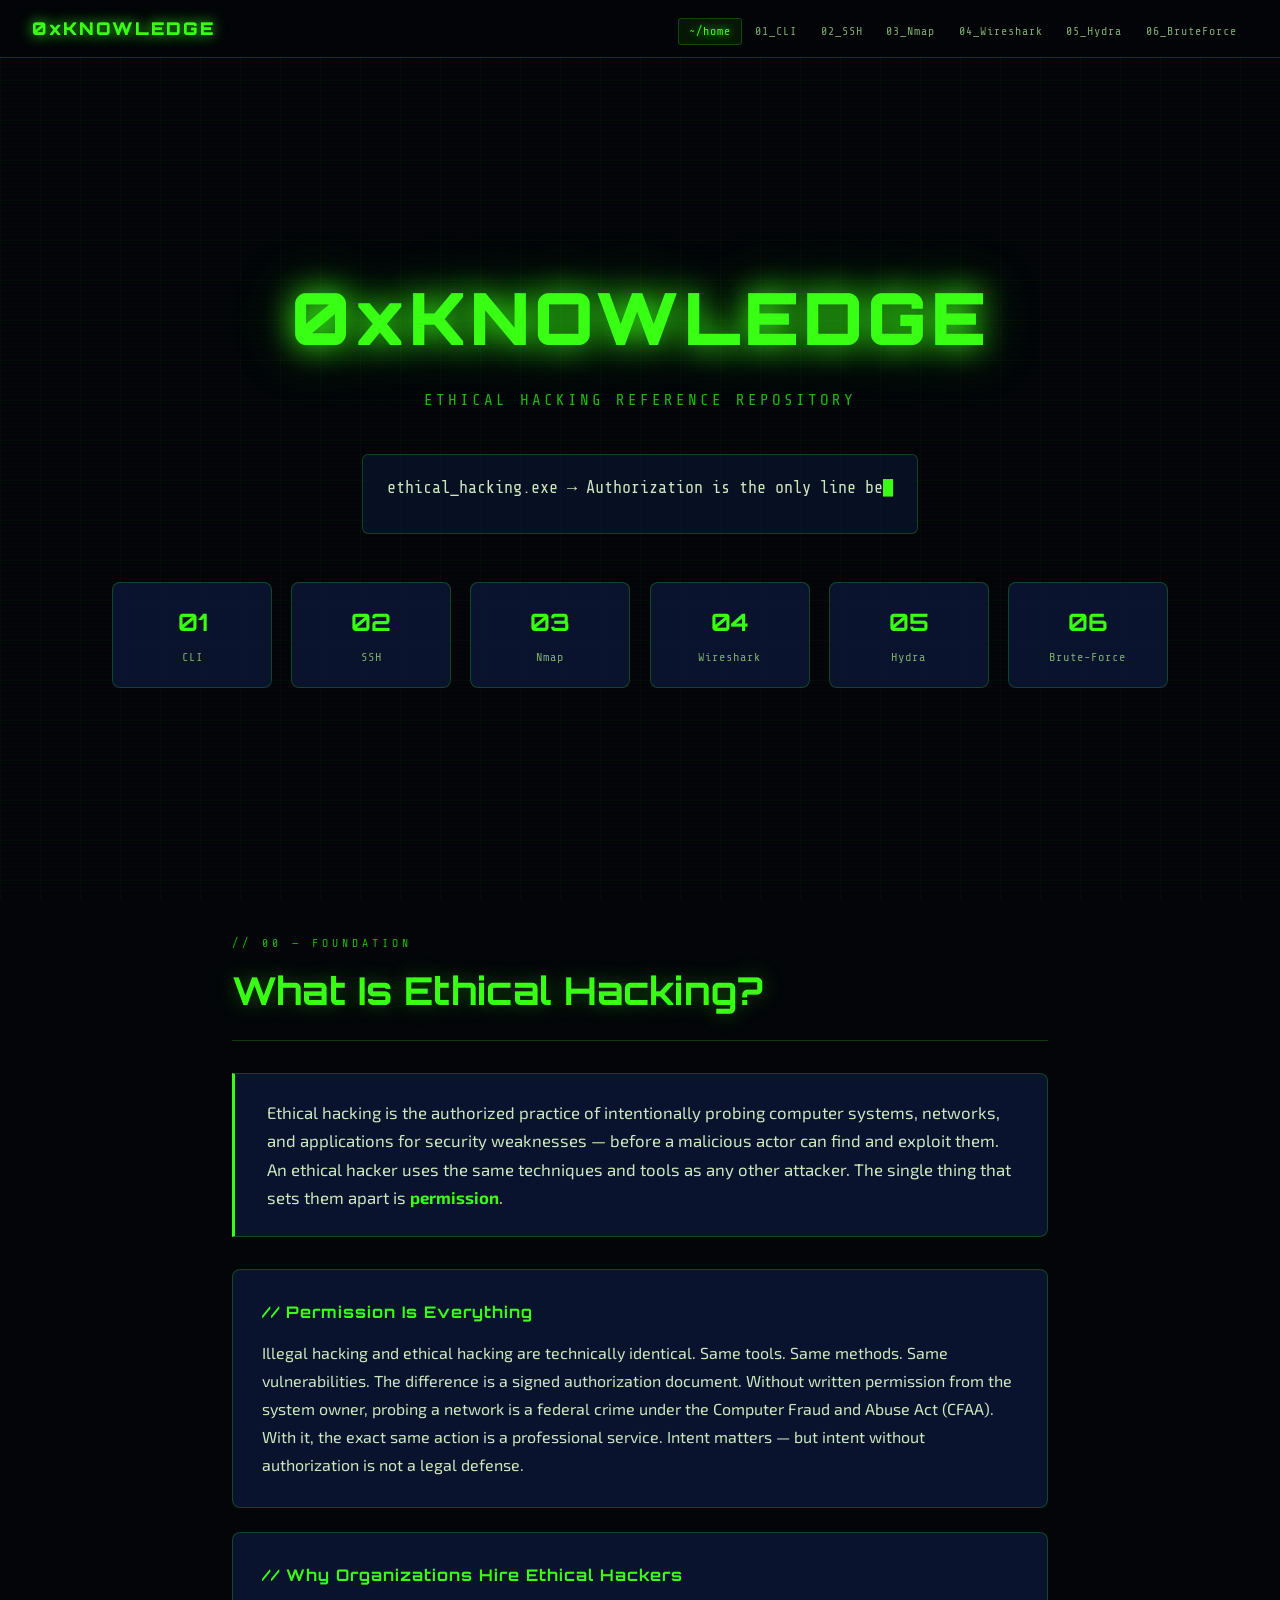
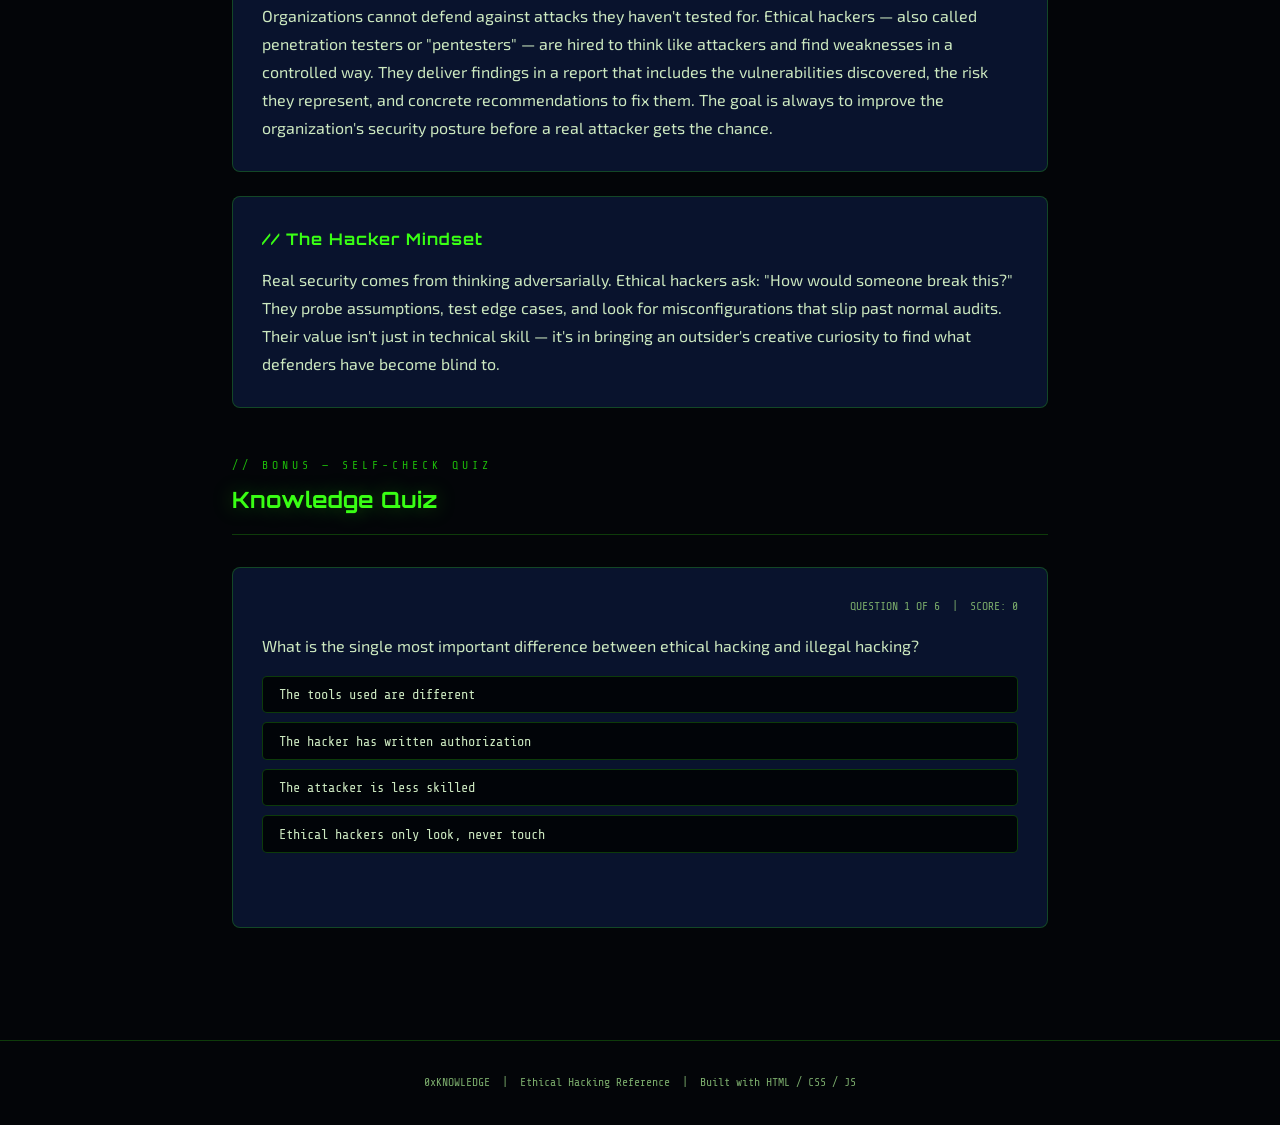
==== index.html @ 8e68d6e4 "Add files via upload" ====
<!DOCTYPE html>
<html lang="en">
<head>
  <meta charset="UTF-8"/>
  <meta name="viewport" content="width=device-width, initial-scale=1.0"/>
  <title>0xKnowledge | Home — Ethical Hacking</title>
  <link rel="stylesheet" href="style.css"/>
</head>
<body>

<nav>
  <a class="nav-brand" href="index.html">0xKNOWLEDGE</a>
  <ul class="nav-links">
    <li><a href="index.html">~/home</a></li>
    <li><a href="cli.html">01_CLI</a></li>
    <li><a href="ssh.html">02_SSH</a></li>
    <li><a href="nmap.html">03_Nmap</a></li>
    <li><a href="wireshark.html">04_Wireshark</a></li>
    <li><a href="hydra.html">05_Hydra</a></li>
    <li><a href="bruteforce.html">06_BruteForce</a></li>
  </ul>
</nav>

<div class="page-wrap">

  <!-- HERO -->
  <section class="hero">
    <div class="hero-glitch">0xKNOWLEDGE</div>
    <div class="hero-sub">Ethical Hacking Reference Repository</div>
    <div id="typewriter-text"></div>
    <div class="hero-cards">
      <a class="hero-card" href="cli.html">
        <div class="card-num">01</div>
        <div class="card-label">CLI</div>
      </a>
      <a class="hero-card" href="ssh.html">
        <div class="card-num">02</div>
        <div class="card-label">SSH</div>
      </a>
      <a class="hero-card" href="nmap.html">
        <div class="card-num">03</div>
        <div class="card-label">Nmap</div>
      </a>
      <a class="hero-card" href="wireshark.html">
        <div class="card-num">04</div>
        <div class="card-label">Wireshark</div>
      </a>
      <a class="hero-card" href="hydra.html">
        <div class="card-num">05</div>
        <div class="card-label">Hydra</div>
      </a>
      <a class="hero-card" href="bruteforce.html">
        <div class="card-num">06</div>
        <div class="card-label">Brute-Force</div>
      </a>
    </div>
  </section>

  <!-- CONTENT -->
  <div class="content-wrap">
    <div class="section-tag">// 00 — FOUNDATION</div>
    <h1 class="section-title">What Is Ethical Hacking?</h1>

    <div class="intro-block">
      Ethical hacking is the authorized practice of intentionally probing computer systems, networks, and applications for security weaknesses — before a malicious actor can find and exploit them. An ethical hacker uses the same techniques and tools as any other attacker. The single thing that sets them apart is <strong style="color:var(--green)">permission</strong>.
    </div>

    <div class="card">
      <h3>// Permission Is Everything</h3>
      <p>Illegal hacking and ethical hacking are technically identical. Same tools. Same methods. Same vulnerabilities. The difference is a signed authorization document. Without written permission from the system owner, probing a network is a federal crime under the Computer Fraud and Abuse Act (CFAA). With it, the exact same action is a professional service. Intent matters — but intent without authorization is not a legal defense.</p>
    </div>

    <div class="card">
      <h3>// Why Organizations Hire Ethical Hackers</h3>
      <p>Organizations cannot defend against attacks they haven't tested for. Ethical hackers — also called penetration testers or "pentesters" — are hired to think like attackers and find weaknesses in a controlled way. They deliver findings in a report that includes the vulnerabilities discovered, the risk they represent, and concrete recommendations to fix them. The goal is always to improve the organization's security posture before a real attacker gets the chance.</p>
    </div>

    <div class="card">
      <h3>// The Hacker Mindset</h3>
      <p>Real security comes from thinking adversarially. Ethical hackers ask: "How would someone break this?" They probe assumptions, test edge cases, and look for misconfigurations that slip past normal audits. Their value isn't just in technical skill — it's in bringing an outsider's creative curiosity to find what defenders have become blind to.</p>
    </div>

    <!-- QUIZ -->
    <div class="section-tag" style="margin-top:3rem">// BONUS — SELF-CHECK QUIZ</div>
    <h2 class="section-title" style="font-size:1.4rem">Knowledge Quiz</h2>
    <div class="quiz-wrap" id="quiz-container"></div>
  </div>

  <footer>0xKNOWLEDGE &nbsp;|&nbsp; Ethical Hacking Reference &nbsp;|&nbsp; Built with HTML / CSS / JS</footer>
</div>

<script src="script.js"></script>
</body>
</html>
---- style.css ----
/* ═══════════════════════════════════════════
   0xKNOWLEDGE — Ethical Hacking Repository
   style.css — Shared Styles
═══════════════════════════════════════════ */

@import url('https://fonts.googleapis.com/css2?family=Share+Tech+Mono&family=Orbitron:wght@400;700;900&family=Exo+2:wght@300;400;600&display=swap');

/* ───── CSS VARIABLES ───── */
:root {
  --black: #030508;
  --midnight: #0d1b3e;
  --midnight-mid: #112260;
  --midnight-light: #1a3080;
  --green: #39ff14;
  --green-dim: #1db80a;
  --green-dark: #0a5a04;
  --green-glow: rgba(57,255,20,0.18);
  --green-glow2: rgba(57,255,20,0.07);
  --text: #cce8c0;
  --text-dim: #7aab6b;
  --border: rgba(57,255,20,0.22);
  --card-bg: rgba(13,27,62,0.7);
  --font-mono: 'Share Tech Mono', monospace;
  --font-display: 'Orbitron', sans-serif;
  --font-body: 'Exo 2', sans-serif;
}

/* ───── RESET ───── */
*, *::before, *::after { box-sizing: border-box; margin: 0; padding: 0; }
html { scroll-behavior: smooth; }

/* ───── BODY ───── */
body {
  background: var(--black);
  color: var(--text);
  font-family: var(--font-body);
  font-size: 16px;
  line-height: 1.7;
  min-height: 100vh;
  overflow-x: hidden;
}

/* ───── GRID BACKGROUND ───── */
body::before {
  content: '';
  position: fixed;
  inset: 0;
  background-image:
    linear-gradient(rgba(57,255,20,0.035) 1px, transparent 1px),
    linear-gradient(90deg, rgba(57,255,20,0.035) 1px, transparent 1px);
  background-size: 40px 40px;
  pointer-events: none;
  z-index: 0;
}

/* ───── SCANLINE OVERLAY ───── */
body::after {
  content: '';
  position: fixed;
  inset: 0;
  background: repeating-linear-gradient(
    0deg,
    transparent,
    transparent 2px,
    rgba(0,0,0,0.07) 2px,
    rgba(0,0,0,0.07) 4px
  );
  pointer-events: none;
  z-index: 0;
}

/* ───── NAVBAR ───── */
nav {
  position: fixed;
  top: 0; left: 0; right: 0;
  z-index: 1000;
  background: rgba(3,5,8,0.92);
  border-bottom: 1px solid var(--border);
  backdrop-filter: blur(12px);
  display: flex;
  align-items: center;
  justify-content: space-between;
  padding: 0 2rem;
  height: 58px;
}
.nav-brand {
  font-family: var(--font-display);
  font-weight: 900;
  font-size: 1.1rem;
  color: var(--green);
  text-shadow: 0 0 14px var(--green);
  letter-spacing: 2px;
  text-decoration: none;
}
.nav-links {
  display: flex;
  gap: 0.1rem;
  list-style: none;
  flex-wrap: wrap;
}
.nav-links a {
  color: var(--text-dim);
  text-decoration: none;
  font-family: var(--font-mono);
  font-size: 0.73rem;
  letter-spacing: 1px;
  padding: 6px 10px;
  border: 1px solid transparent;
  border-radius: 3px;
  transition: all 0.2s;
}
.nav-links a:hover,
.nav-links a.active {
  color: var(--green);
  border-color: var(--border);
  background: var(--green-glow2);
  text-shadow: 0 0 8px var(--green);
}

/* ───── PAGE WRAPPER ───── */
.page-wrap {
  padding-top: 58px;
  min-height: 100vh;
  position: relative;
  z-index: 1;
}

/* ───── HERO (homepage only) ───── */
.hero {
  min-height: 92vh;
  display: flex;
  flex-direction: column;
  align-items: center;
  justify-content: center;
  text-align: center;
  padding: 4rem 2rem;
  position: relative;
}
.hero-glitch {
  font-family: var(--font-display);
  font-size: clamp(2.2rem, 6vw, 4.5rem);
  font-weight: 900;
  color: var(--green);
  text-shadow: 0 0 30px var(--green), 0 0 60px rgba(57,255,20,0.4);
  letter-spacing: 4px;
  animation: flicker 6s infinite;
}
@keyframes flicker {
  0%,97%,100% { opacity: 1; }
  98% { opacity: 0.6; }
  99% { opacity: 1; }
  99.5% { opacity: 0.7; }
}
.hero-sub {
  font-family: var(--font-mono);
  color: var(--green-dim);
  font-size: 1rem;
  margin-top: 0.5rem;
  letter-spacing: 3px;
  text-transform: uppercase;
}
#typewriter-text {
  font-family: var(--font-mono);
  font-size: clamp(0.85rem, 2vw, 1.05rem);
  color: var(--text);
  max-width: 700px;
  margin: 2.5rem auto 0;
  min-height: 80px;
  text-align: left;
  background: rgba(13,27,62,0.5);
  border: 1px solid var(--border);
  border-radius: 6px;
  padding: 1.2rem 1.5rem;
}
#typewriter-text::after {
  content: '█';
  color: var(--green);
  animation: blink 1s step-end infinite;
}
@keyframes blink { 50% { opacity: 0; } }

.hero-cards {
  display: flex;
  gap: 1.2rem;
  margin-top: 3rem;
  flex-wrap: wrap;
  justify-content: center;
}
.hero-card {
  background: var(--card-bg);
  border: 1px solid var(--border);
  border-radius: 8px;
  padding: 1.2rem 1.8rem;
  min-width: 160px;
  text-decoration: none;
  transition: all 0.25s;
  text-align: center;
  display: block;
}
.hero-card:hover {
  background: rgba(57,255,20,0.06);
  border-color: var(--green);
  box-shadow: 0 0 20px var(--green-glow);
  transform: translateY(-3px);
}
.hero-card .card-num {
  font-family: var(--font-display);
  font-size: 1.5rem;
  color: var(--green);
  font-weight: 700;
}
.hero-card .card-label {
  font-family: var(--font-mono);
  font-size: 0.75rem;
  color: var(--text-dim);
  letter-spacing: 1px;
  margin-top: 4px;
}

/* ───── CONTENT WRAPPER ───── */
.content-wrap {
  max-width: 880px;
  margin: 0 auto;
  padding: 3rem 2rem 5rem;
}

/* ───── SECTION HEADINGS ───── */
.section-tag {
  font-family: var(--font-mono);
  font-size: 0.72rem;
  color: var(--green-dim);
  letter-spacing: 4px;
  text-transform: uppercase;
  margin-bottom: 0.3rem;
}
.section-title {
  font-family: var(--font-display);
  font-size: clamp(1.6rem, 4vw, 2.4rem);
  font-weight: 700;
  color: var(--green);
  text-shadow: 0 0 20px rgba(57,255,20,0.35);
  margin-bottom: 2rem;
  border-bottom: 1px solid var(--border);
  padding-bottom: 1rem;
}

/* ───── INTRO BLOCK ───── */
.intro-block {
  background: var(--card-bg);
  border: 1px solid var(--border);
  border-left: 3px solid var(--green);
  border-radius: 0 8px 8px 0;
  padding: 1.5rem 2rem;
  margin-bottom: 2rem;
  font-size: 1.05rem;
}

/* ───── CARDS ───── */
.card {
  background: var(--card-bg);
  border: 1px solid var(--border);
  border-radius: 8px;
  padding: 1.8rem;
  margin-bottom: 1.5rem;
  transition: border-color 0.2s;
}
.card:hover { border-color: rgba(57,255,20,0.45); }
.card h3 {
  font-family: var(--font-display);
  font-size: 1rem;
  color: var(--green);
  margin-bottom: 0.8rem;
  letter-spacing: 1px;
}
.card p { color: var(--text); line-height: 1.75; }

/* ───── CODE BLOCKS ───── */
.code-block {
  background: #020408;
  border: 1px solid var(--border);
  border-radius: 6px;
  padding: 1.2rem 1.5rem;
  margin: 1.5rem 0;
  font-family: var(--font-mono);
  font-size: 0.88rem;
  color: var(--green);
  overflow-x: auto;
  position: relative;
  white-space: pre;
}
.code-block .comment { color: #4a7a42; }
.code-block .flag    { color: #ff9900; }
.code-block .output  { color: #a0d4f5; }
.code-block .found   { color: #ff4444; font-weight: bold; }
.code-block::before {
  content: attr(data-label);
  position: absolute;
  top: -1px; right: 14px;
  background: var(--midnight-mid);
  color: var(--text-dim);
  font-size: 0.65rem;
  letter-spacing: 2px;
  padding: 2px 10px;
  border-radius: 0 0 4px 4px;
  border: 1px solid var(--border);
  border-top: none;
}

/* ───── ETHICS BLOCK ───── */
.ethics-block {
  background: rgba(255,40,40,0.06);
  border: 1px solid rgba(255,60,60,0.3);
  border-left: 3px solid #ff3c3c;
  border-radius: 0 8px 8px 0;
  padding: 1.4rem 1.8rem;
  margin: 2rem 0;
}
.ethics-block h3 {
  font-family: var(--font-display);
  font-size: 0.85rem;
  color: #ff5555;
  letter-spacing: 2px;
  margin-bottom: 0.7rem;
}
.ethics-block p,
.ethics-block li { color: #e8b0b0; margin-bottom: 0.4rem; }

/* ───── DEFENSE BLOCK ───── */
.defense-block {
  background: rgba(0,80,200,0.08);
  border: 1px solid rgba(57,255,20,0.2);
  border-left: 3px solid #4da6ff;
  border-radius: 0 8px 8px 0;
  padding: 1.4rem 1.8rem;
  margin: 2rem 0;
}
.defense-block h3 {
  font-family: var(--font-display);
  font-size: 0.85rem;
  color: #4da6ff;
  letter-spacing: 2px;
  margin-bottom: 0.7rem;
}
.defense-block li { color: var(--text); margin-bottom: 0.5rem; margin-left: 1.2rem; }

/* ───── FAKE TERMINAL ───── */
.terminal-window {
  background: #010204;
  border: 1px solid var(--border);
  border-radius: 8px;
  margin: 2rem 0;
  overflow: hidden;
  box-shadow: 0 0 30px rgba(57,255,20,0.08);
}
.terminal-bar {
  background: #0d1b3e;
  padding: 8px 14px;
  display: flex;
  align-items: center;
  gap: 8px;
  border-bottom: 1px solid var(--border);
}
.t-dot { width: 11px; height: 11px; border-radius: 50%; }
.t-dot.red    { background: #ff5f57; }
.t-dot.yellow { background: #febc2e; }
.t-dot.green  { background: #28c840; }
.terminal-title {
  font-family: var(--font-mono);
  font-size: 0.72rem;
  color: var(--text-dim);
  margin-left: 6px;
  letter-spacing: 1px;
}
.terminal-body {
  padding: 1.2rem 1.5rem;
  font-family: var(--font-mono);
  font-size: 0.85rem;
  min-height: 160px;
  max-height: 340px;
  overflow-y: auto;
}
.terminal-body .prompt { color: var(--green); }
.terminal-body .t-out  { color: #a0d4f5; }
.terminal-body .t-err  { color: #ff5555; }
.terminal-input-row {
  display: flex;
  align-items: center;
  gap: 6px;
  padding: 0 1.5rem 1rem;
}
.terminal-input-row span { color: var(--green); font-family: var(--font-mono); font-size: 0.85rem; }
#term-input {
  background: transparent;
  border: none;
  outline: none;
  color: var(--green);
  font-family: var(--font-mono);
  font-size: 0.85rem;
  flex: 1;
  caret-color: var(--green);
}
.term-hint {
  font-family: var(--font-mono);
  font-size: 0.72rem;
  color: var(--text-dim);
  padding: 0 1.5rem 0.5rem;
}

/* ───── COMMAND BUILDER ───── */
.builder-wrap {
  background: var(--card-bg);
  border: 1px solid var(--border);
  border-radius: 8px;
  padding: 1.8rem;
  margin: 2rem 0;
}
.builder-wrap h3 {
  font-family: var(--font-display);
  font-size: 0.9rem;
  color: var(--green);
  letter-spacing: 2px;
  margin-bottom: 1.2rem;
}
.builder-row {
  display: flex;
  flex-wrap: wrap;
  gap: 0.8rem;
  margin-bottom: 1rem;
  align-items: center;
}
.builder-row label {
  font-family: var(--font-mono);
  font-size: 0.8rem;
  color: var(--text-dim);
  display: flex;
  align-items: center;
  gap: 6px;
  cursor: pointer;
}
.builder-row input[type=checkbox],
.builder-row input[type=radio] {
  accent-color: var(--green);
  cursor: pointer;
  width: 15px; height: 15px;
}
.builder-row select {
  background: #010408;
  border: 1px solid var(--border);
  color: var(--green);
  font-family: var(--font-mono);
  font-size: 0.82rem;
  padding: 5px 10px;
  border-radius: 4px;
}
.builder-input {
  background: #010408;
  border: 1px solid var(--border);
  border-radius: 4px;
  color: var(--green);
  font-family: var(--font-mono);
  font-size: 0.82rem;
  padding: 5px 10px;
  width: 170px;
}
.builder-input:focus { outline: none; border-color: var(--green); }
.builder-output {
  background: #010204;
  border: 1px solid var(--border);
  border-radius: 6px;
  padding: 1rem 1.2rem;
  font-family: var(--font-mono);
  font-size: 0.88rem;
  color: var(--green);
  margin-top: 1rem;
  min-height: 50px;
  word-break: break-all;
}
.builder-explain {
  margin-top: 0.8rem;
  font-size: 0.83rem;
  color: var(--text-dim);
  line-height: 1.8;
}
.explain-flag { color: #ff9900; }

/* ───── QUIZ ───── */
.quiz-wrap {
  background: var(--card-bg);
  border: 1px solid var(--border);
  border-radius: 8px;
  padding: 1.8rem;
  margin: 2rem 0;
}
.quiz-wrap h3 {
  font-family: var(--font-display);
  font-size: 0.9rem;
  color: var(--green);
  letter-spacing: 2px;
  margin-bottom: 1.2rem;
}
.quiz-q {
  font-family: var(--font-body);
  font-size: 1rem;
  color: var(--text);
  margin-bottom: 1rem;
}
.quiz-options { display: flex; flex-direction: column; gap: 0.55rem; margin-bottom: 1rem; }
.quiz-opt {
  background: #010408;
  border: 1px solid var(--border);
  border-radius: 5px;
  padding: 0.65rem 1rem;
  font-family: var(--font-mono);
  font-size: 0.85rem;
  color: var(--text);
  cursor: pointer;
  transition: all 0.18s;
  text-align: left;
}
.quiz-opt:hover { border-color: var(--green); color: var(--green); background: var(--green-glow2); }
.quiz-opt.correct { background: rgba(57,255,20,0.1); border-color: var(--green); color: var(--green); }
.quiz-opt.wrong   { background: rgba(255,60,60,0.1); border-color: #ff4444; color: #ff6666; }
.quiz-feedback {
  font-family: var(--font-mono);
  font-size: 0.85rem;
  min-height: 1.2em;
  margin-bottom: 0.8rem;
}
.quiz-progress {
  font-family: var(--font-mono);
  font-size: 0.72rem;
  color: var(--text-dim);
  text-align: right;
}
.quiz-score {
  font-family: var(--font-display);
  font-size: 1.4rem;
  color: var(--green);
  text-align: center;
  margin-top: 0.5rem;
  text-shadow: 0 0 12px var(--green);
}

/* ───── PACKET TABLE ───── */
.packet-table {
  width: 100%;
  border-collapse: collapse;
  font-family: var(--font-mono);
  font-size: 0.8rem;
  margin: 1.2rem 0;
}
.packet-table th {
  background: var(--midnight-mid);
  color: var(--green);
  padding: 8px 12px;
  text-align: left;
  border: 1px solid var(--border);
  letter-spacing: 1px;
}
.packet-table td {
  padding: 7px 12px;
  border: 1px solid rgba(57,255,20,0.1);
  color: var(--text);
}
.packet-table tr:hover td { background: var(--green-glow2); }
.packet-table .sensitive { color: #ff6666; font-weight: bold; }

/* ───── BUTTONS ───── */
.btn {
  background: transparent;
  border: 1px solid var(--green);
  color: var(--green);
  font-family: var(--font-mono);
  font-size: 0.82rem;
  padding: 8px 18px;
  border-radius: 4px;
  cursor: pointer;
  letter-spacing: 1px;
  transition: all 0.2s;
  margin-top: 0.8rem;
}
.btn:hover { background: var(--green-glow); box-shadow: 0 0 14px var(--green-glow); }

/* ───── FOOTER ───── */
footer {
  border-top: 1px solid var(--border);
  padding: 2rem;
  text-align: center;
  font-family: var(--font-mono);
  font-size: 0.72rem;
  color: var(--text-dim);
  position: relative;
  z-index: 1;
}

/* ───── SCROLLBAR ───── */
::-webkit-scrollbar { width: 6px; height: 6px; }
::-webkit-scrollbar-track { background: var(--black); }
::-webkit-scrollbar-thumb { background: var(--midnight-light); border-radius: 3px; }
::-webkit-scrollbar-thumb:hover { background: var(--green-dark); }

/* ───── RESPONSIVE ───── */
@media (max-width: 640px) {
  nav { padding: 0 1rem; }
  .nav-links a { font-size: 0.62rem; padding: 5px 6px; }
  .content-wrap { padding: 2rem 1rem 4rem; }
  .builder-input { width: 130px; }
}
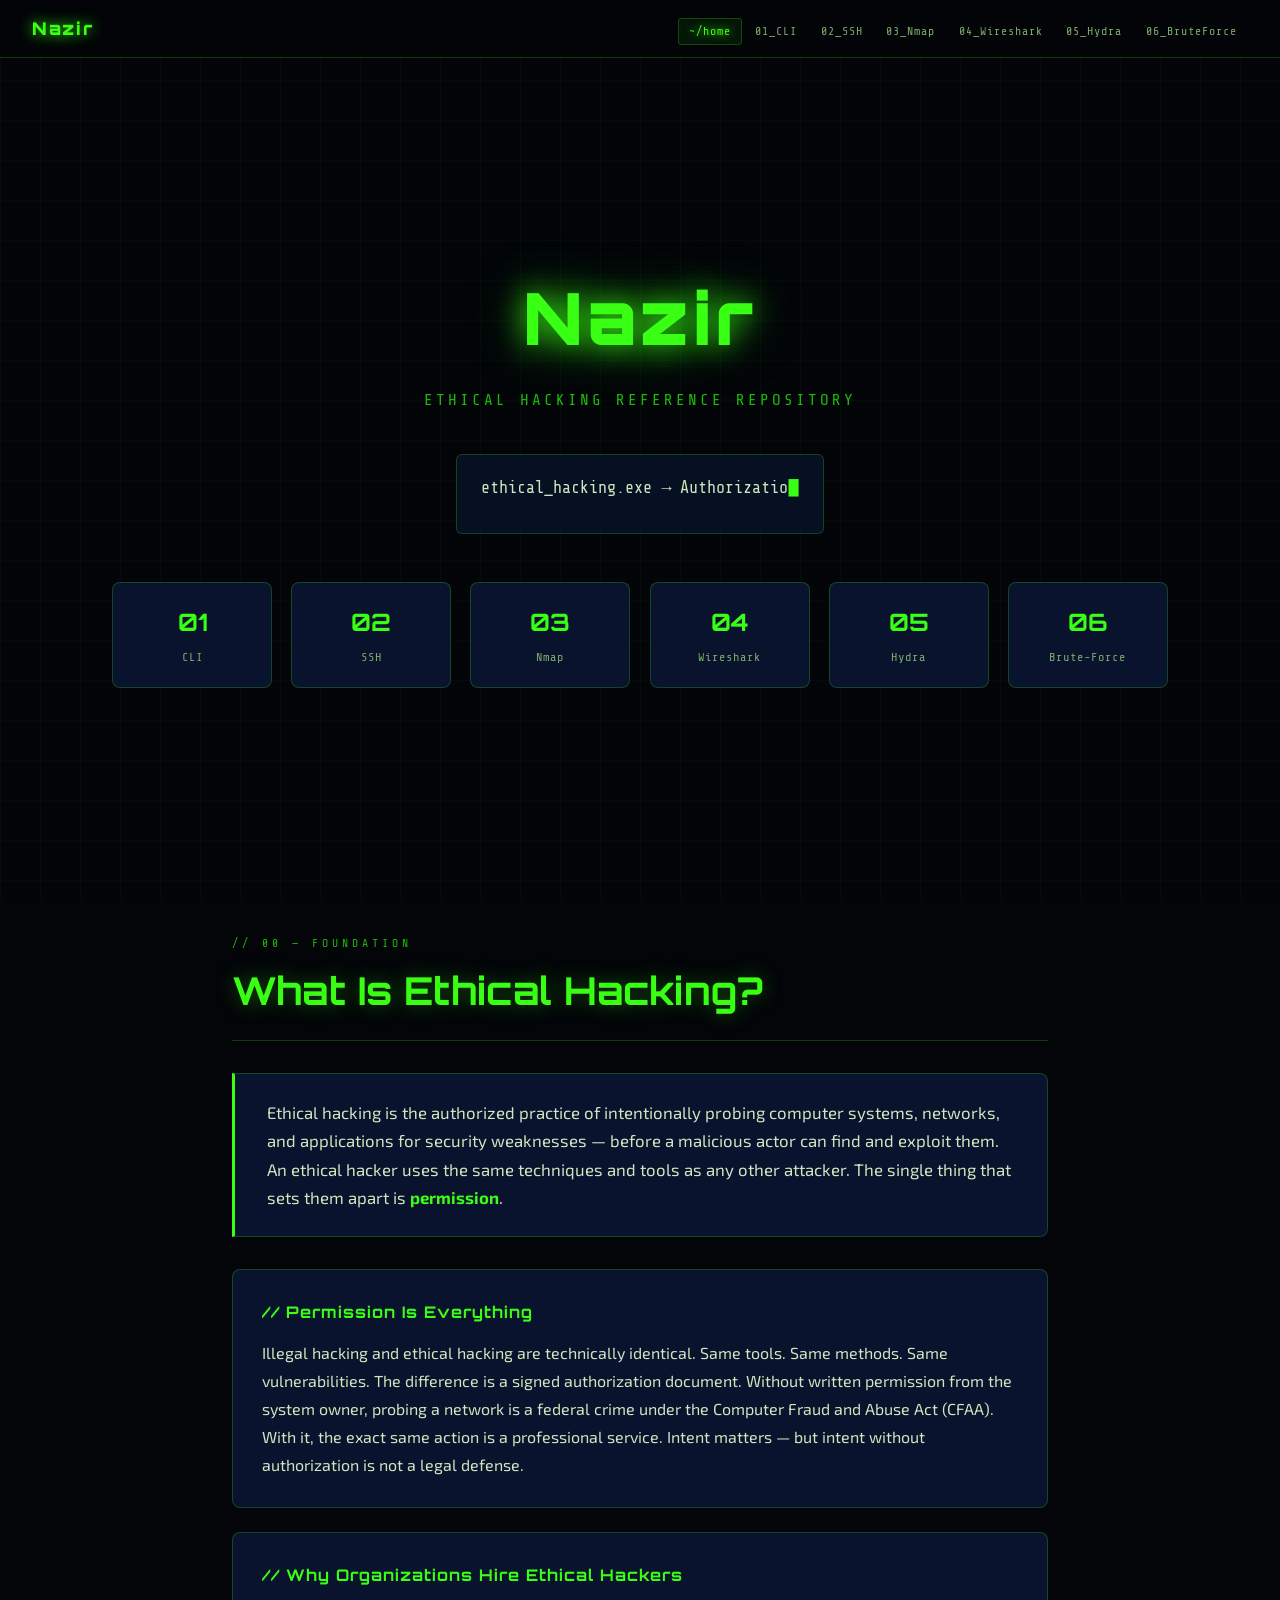
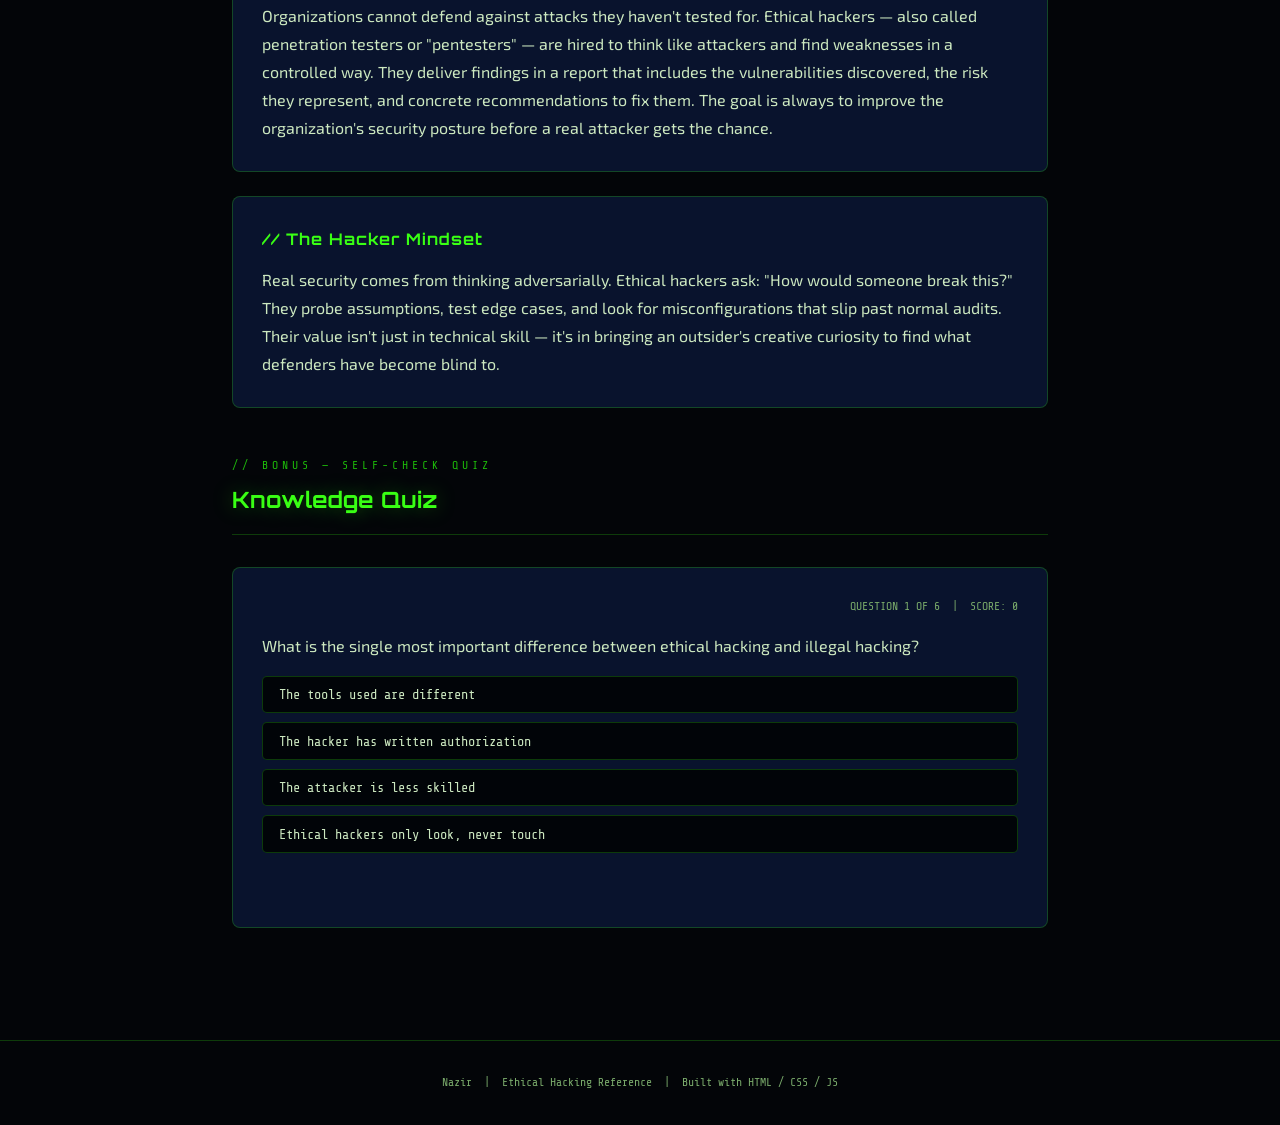
==== commit b77878ac: "Update index.html" ====
--- a/index.html
+++ b/index.html
@@ -3,13 +3,13 @@
 <head>
   <meta charset="UTF-8"/>
   <meta name="viewport" content="width=device-width, initial-scale=1.0"/>
-  <title>0xKnowledge | Home — Ethical Hacking</title>
+  <title> Nazir | Home — Ethical Hacking</title>
   <link rel="stylesheet" href="style.css"/>
 </head>
 <body>
 
 <nav>
-  <a class="nav-brand" href="index.html">0xKNOWLEDGE</a>
+  <a class="nav-brand" href="index.html">Nazir</a>
   <ul class="nav-links">
     <li><a href="index.html">~/home</a></li>
     <li><a href="cli.html">01_CLI</a></li>
@@ -25,7 +25,7 @@
 
   <!-- HERO -->
   <section class="hero">
-    <div class="hero-glitch">0xKNOWLEDGE</div>
+    <div class="hero-glitch">Nazir</div>
     <div class="hero-sub">Ethical Hacking Reference Repository</div>
     <div id="typewriter-text"></div>
     <div class="hero-cards">
@@ -86,7 +86,7 @@
     <div class="quiz-wrap" id="quiz-container"></div>
   </div>
 
-  <footer>0xKNOWLEDGE &nbsp;|&nbsp; Ethical Hacking Reference &nbsp;|&nbsp; Built with HTML / CSS / JS</footer>
+  <footer>Nazir &nbsp;|&nbsp; Ethical Hacking Reference &nbsp;|&nbsp; Built with HTML / CSS / JS</footer>
 </div>
 
 <script src="script.js"></script>
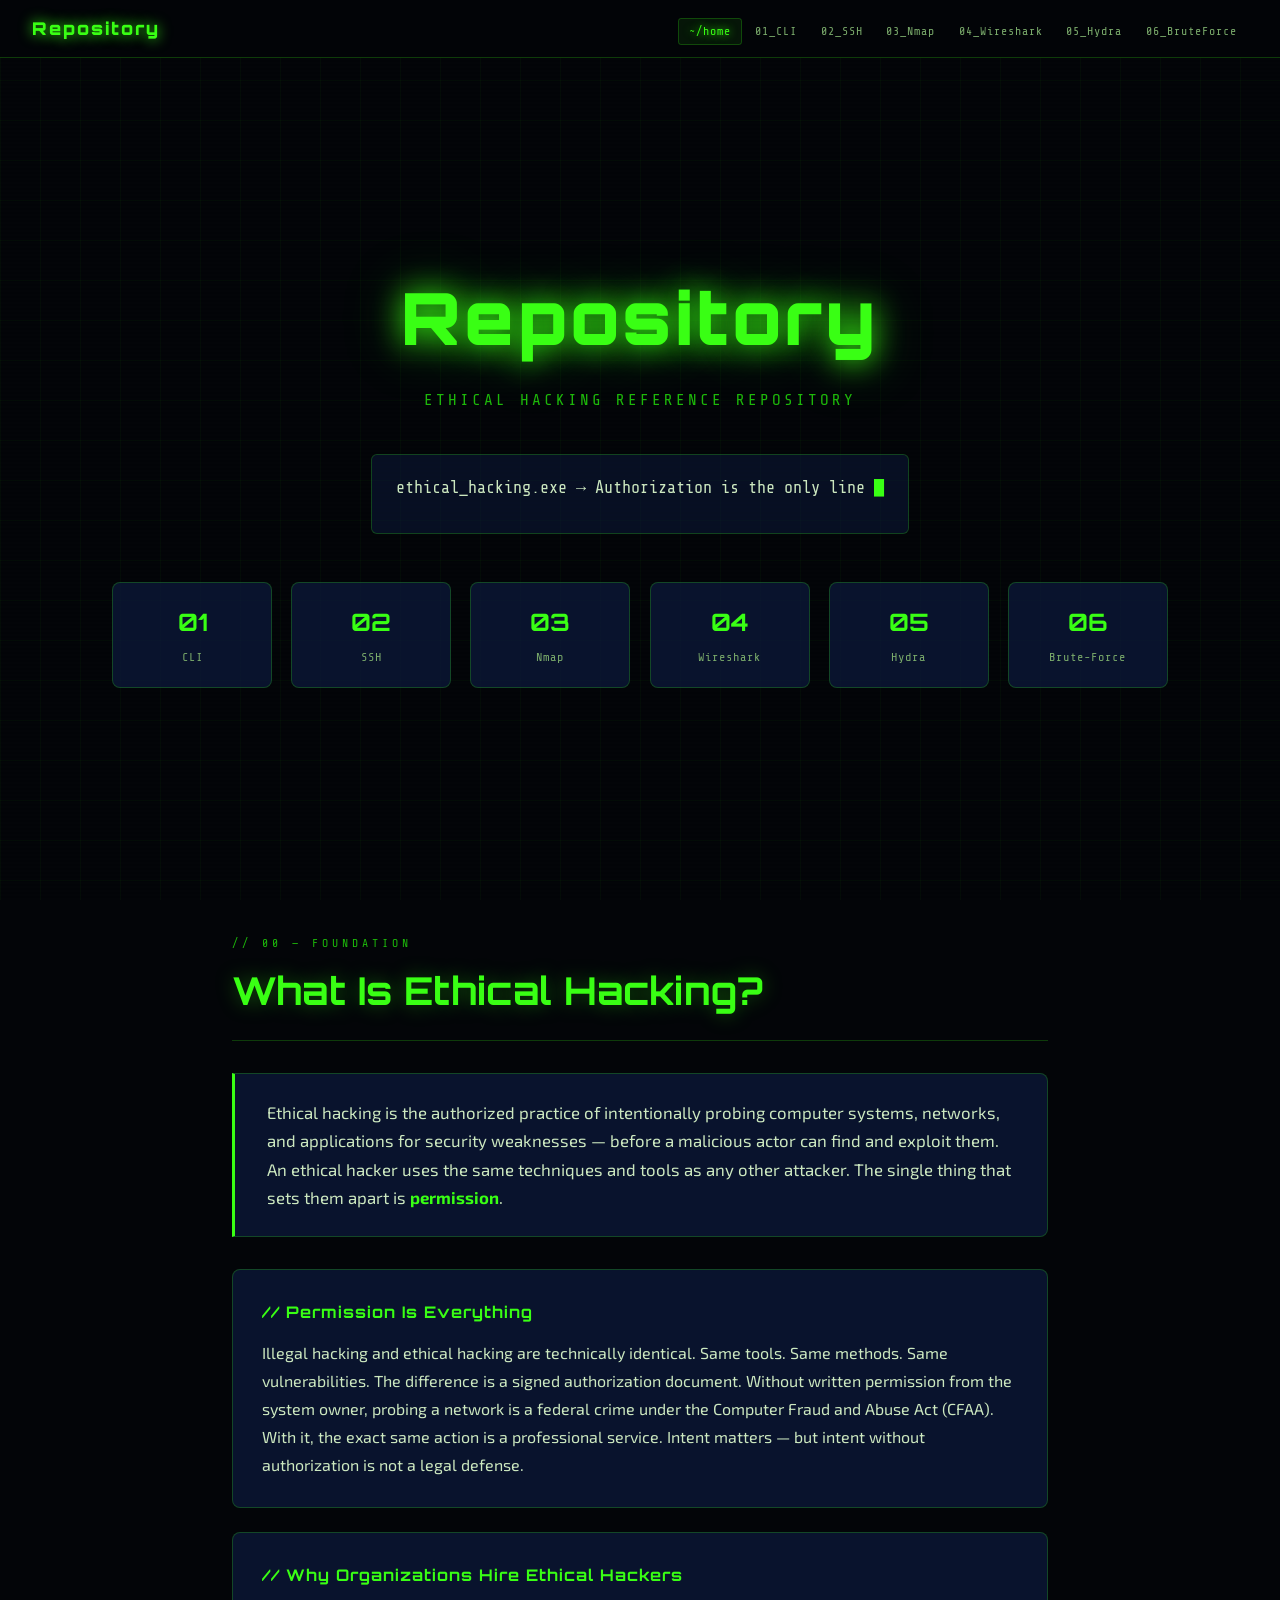
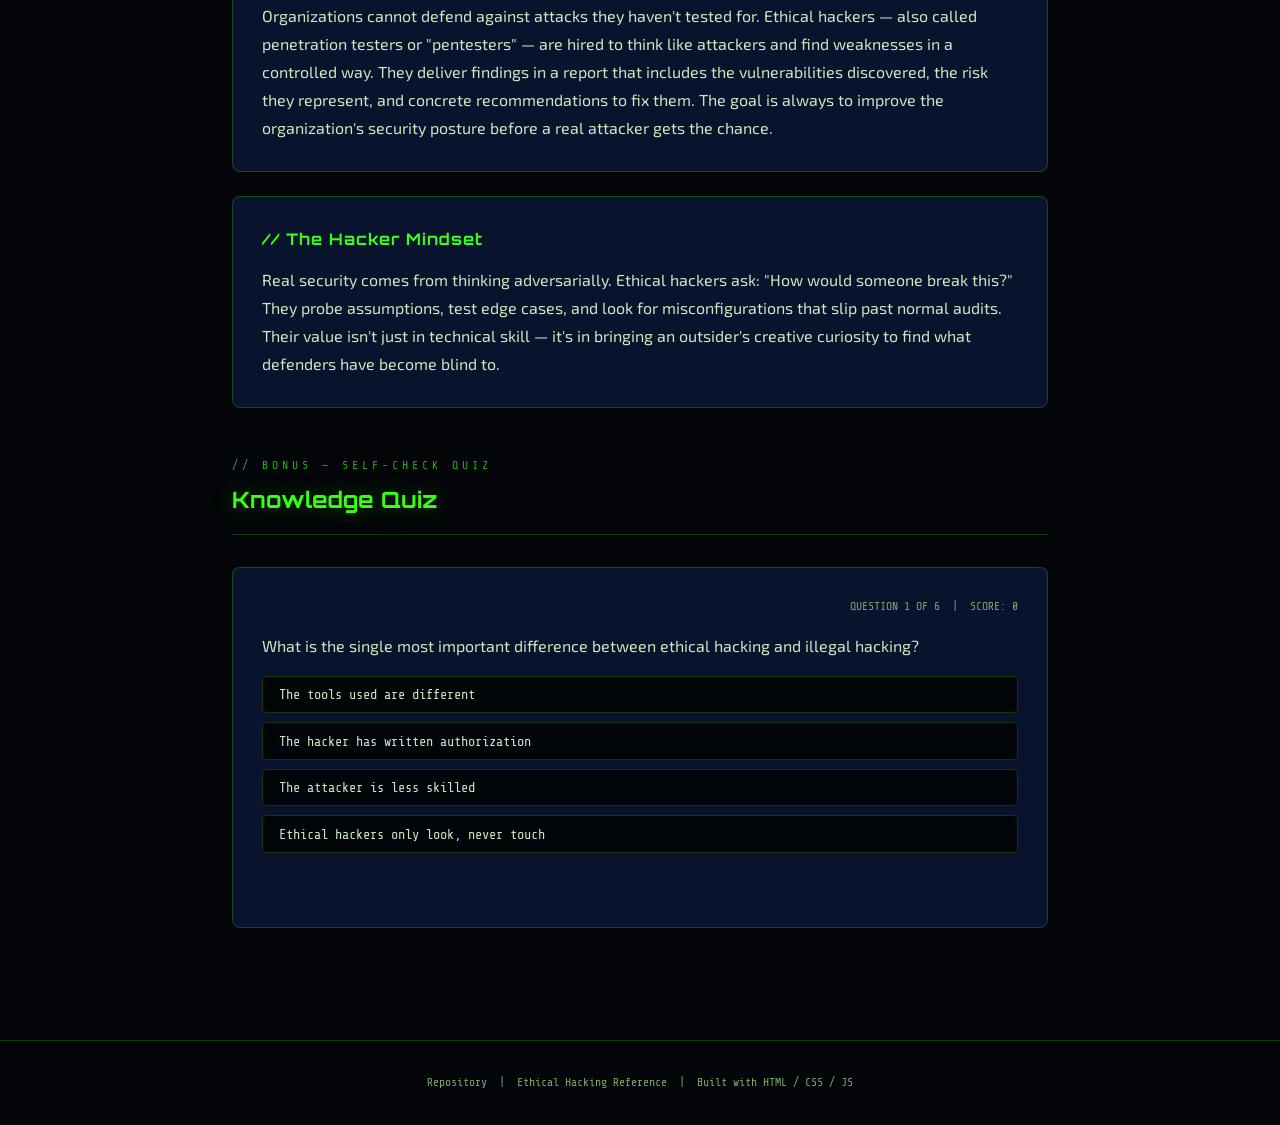
==== commit db330ba4: "Update index.html" ====
--- a/index.html
+++ b/index.html
@@ -3,13 +3,13 @@
 <head>
   <meta charset="UTF-8"/>
   <meta name="viewport" content="width=device-width, initial-scale=1.0"/>
-  <title> Nazir | Home — Ethical Hacking</title>
+  <title> Repository | Home — Ethical Hacking</title>
   <link rel="stylesheet" href="style.css"/>
 </head>
 <body>
 
 <nav>
-  <a class="nav-brand" href="index.html">Nazir</a>
+  <a class="nav-brand" href="index.html">Repository</a>
   <ul class="nav-links">
     <li><a href="index.html">~/home</a></li>
     <li><a href="cli.html">01_CLI</a></li>
@@ -25,7 +25,7 @@
 
   <!-- HERO -->
   <section class="hero">
-    <div class="hero-glitch">Nazir</div>
+    <div class="hero-glitch">Repository</div>
     <div class="hero-sub">Ethical Hacking Reference Repository</div>
     <div id="typewriter-text"></div>
     <div class="hero-cards">
@@ -86,7 +86,7 @@
     <div class="quiz-wrap" id="quiz-container"></div>
   </div>
 
-  <footer>Nazir &nbsp;|&nbsp; Ethical Hacking Reference &nbsp;|&nbsp; Built with HTML / CSS / JS</footer>
+  <footer>Repository &nbsp;|&nbsp; Ethical Hacking Reference &nbsp;|&nbsp; Built with HTML / CSS / JS</footer>
 </div>
 
 <script src="script.js"></script>
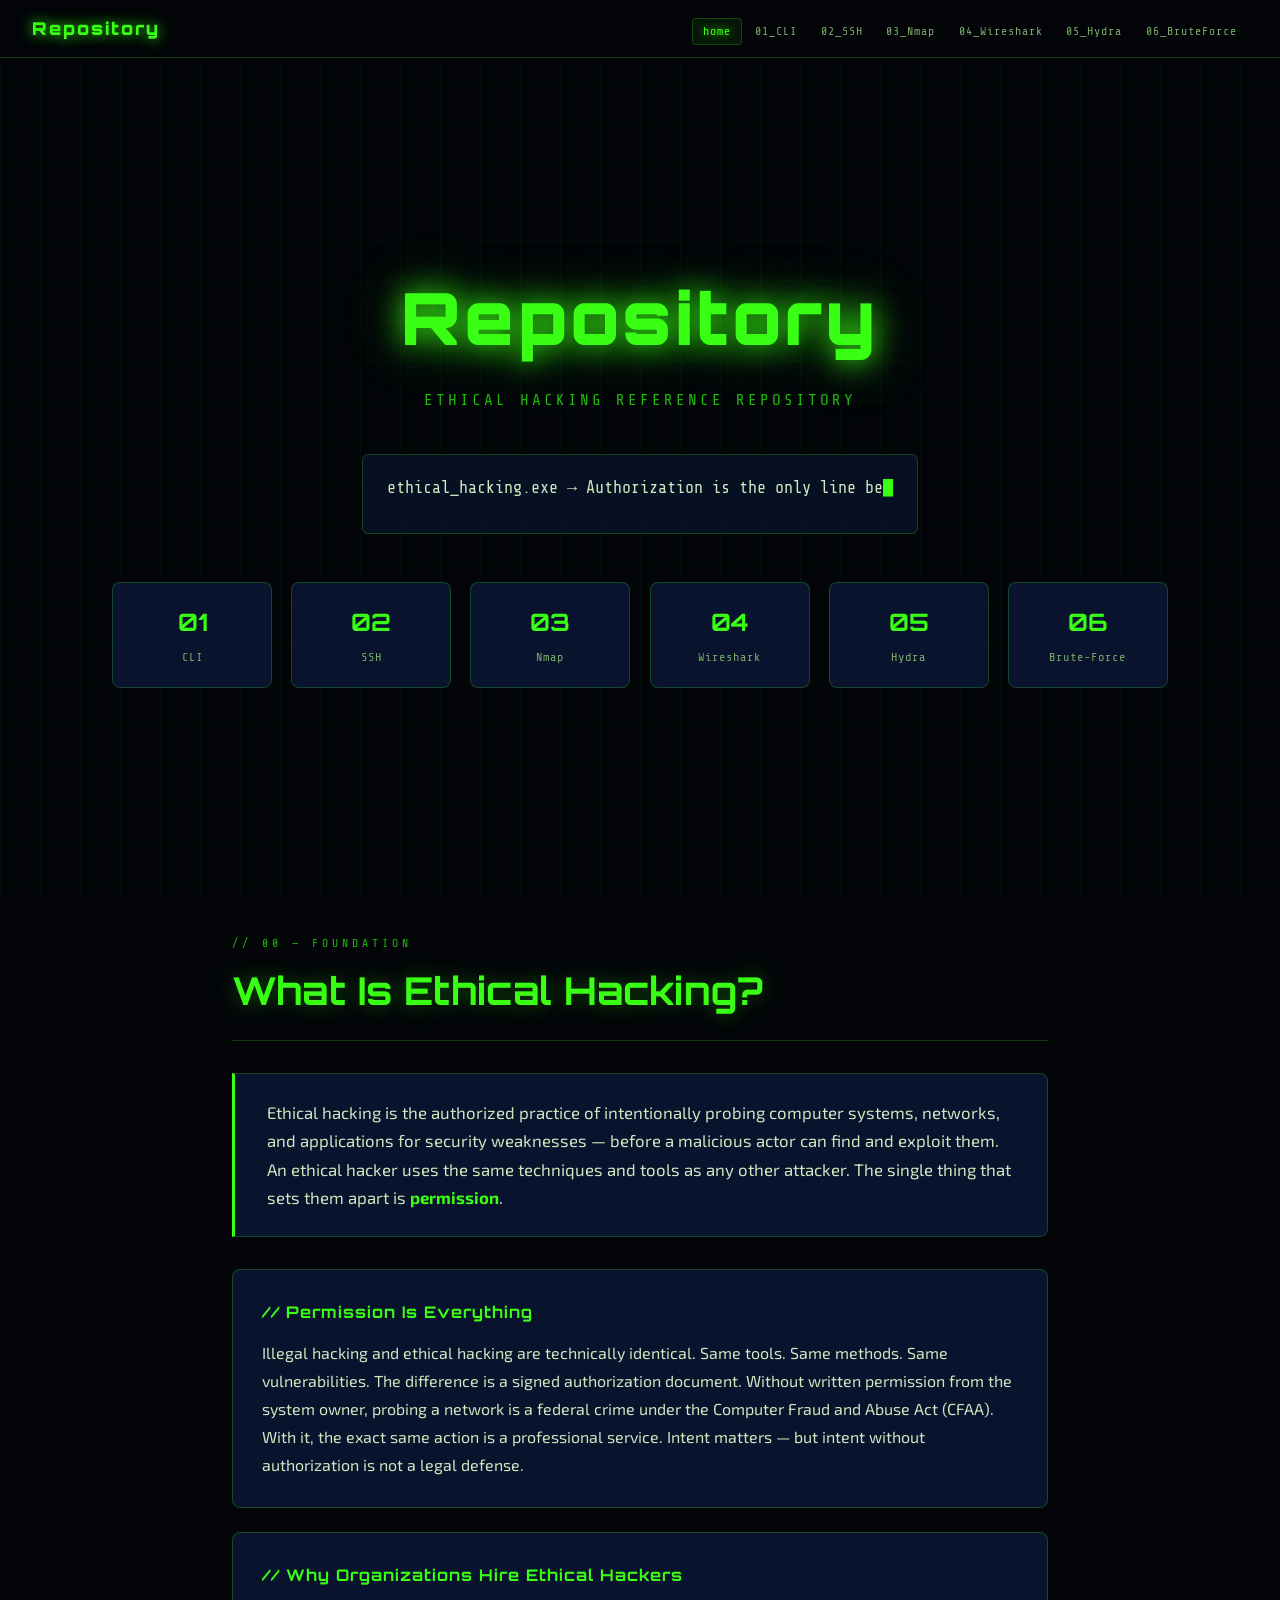
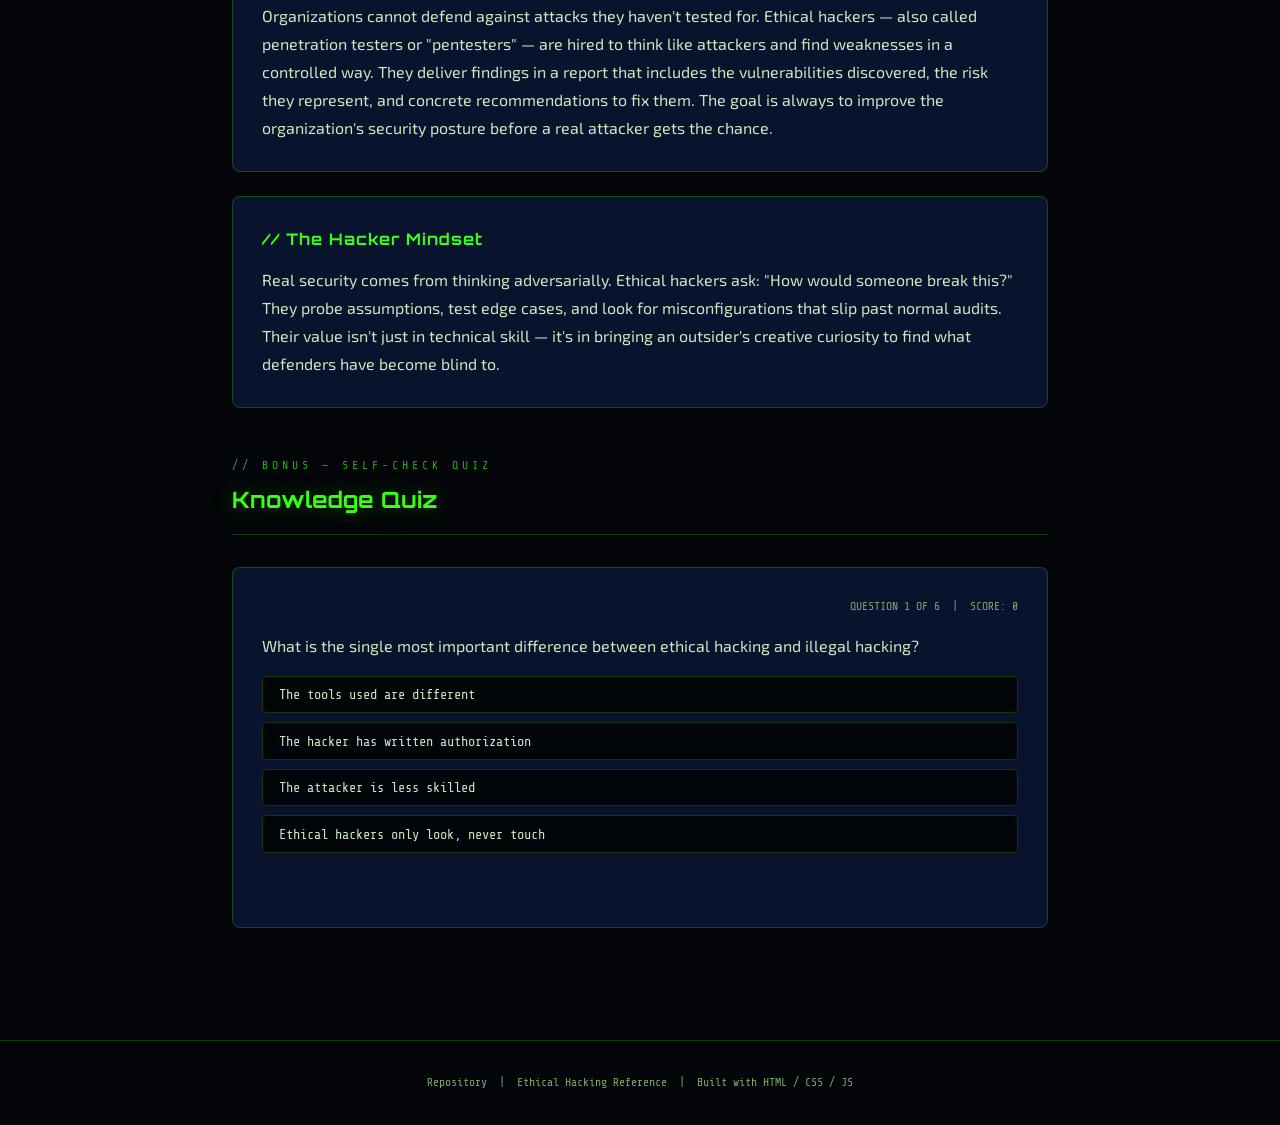
==== commit cab0729e: "Update index.html" ====
--- a/index.html
+++ b/index.html
@@ -11,7 +11,7 @@
 <nav>
   <a class="nav-brand" href="index.html">Repository</a>
   <ul class="nav-links">
-    <li><a href="index.html">~/home</a></li>
+    <li><a href="index.html">home</a></li>
     <li><a href="cli.html">01_CLI</a></li>
     <li><a href="ssh.html">02_SSH</a></li>
     <li><a href="nmap.html">03_Nmap</a></li>
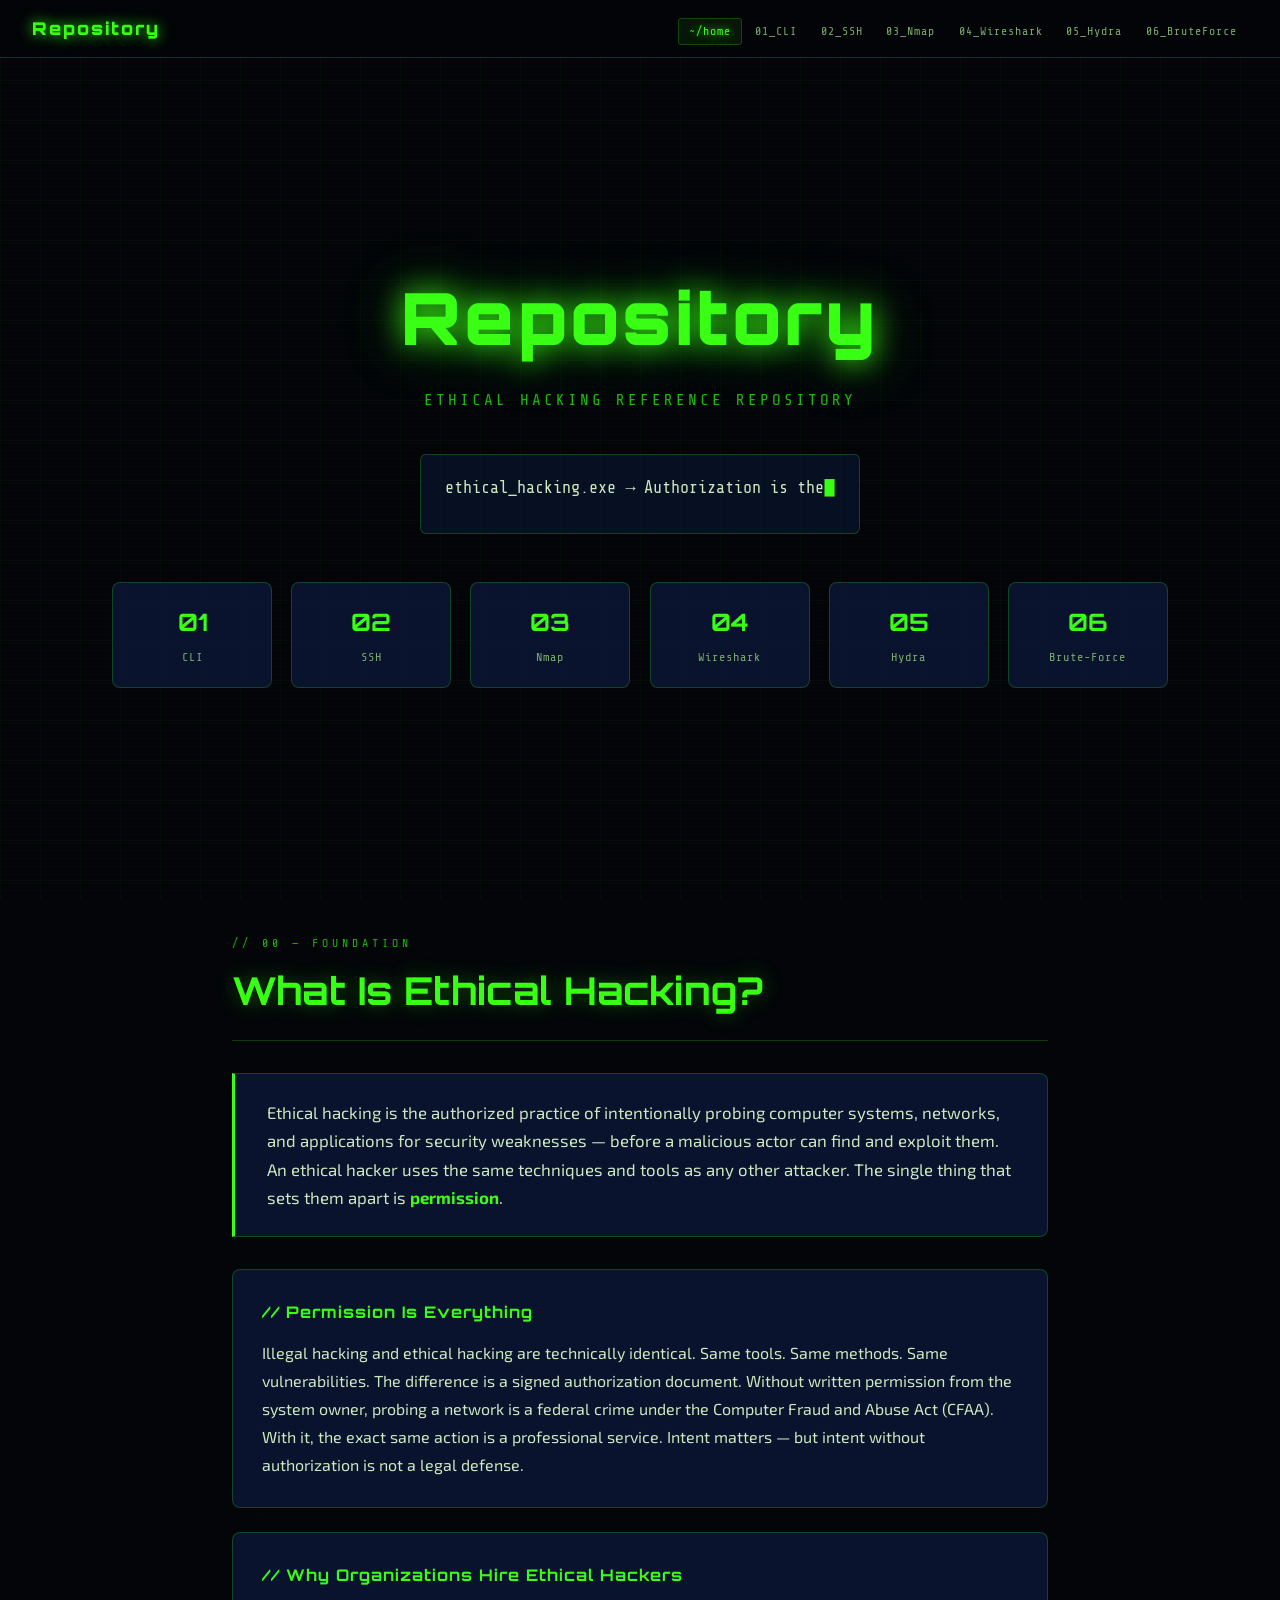
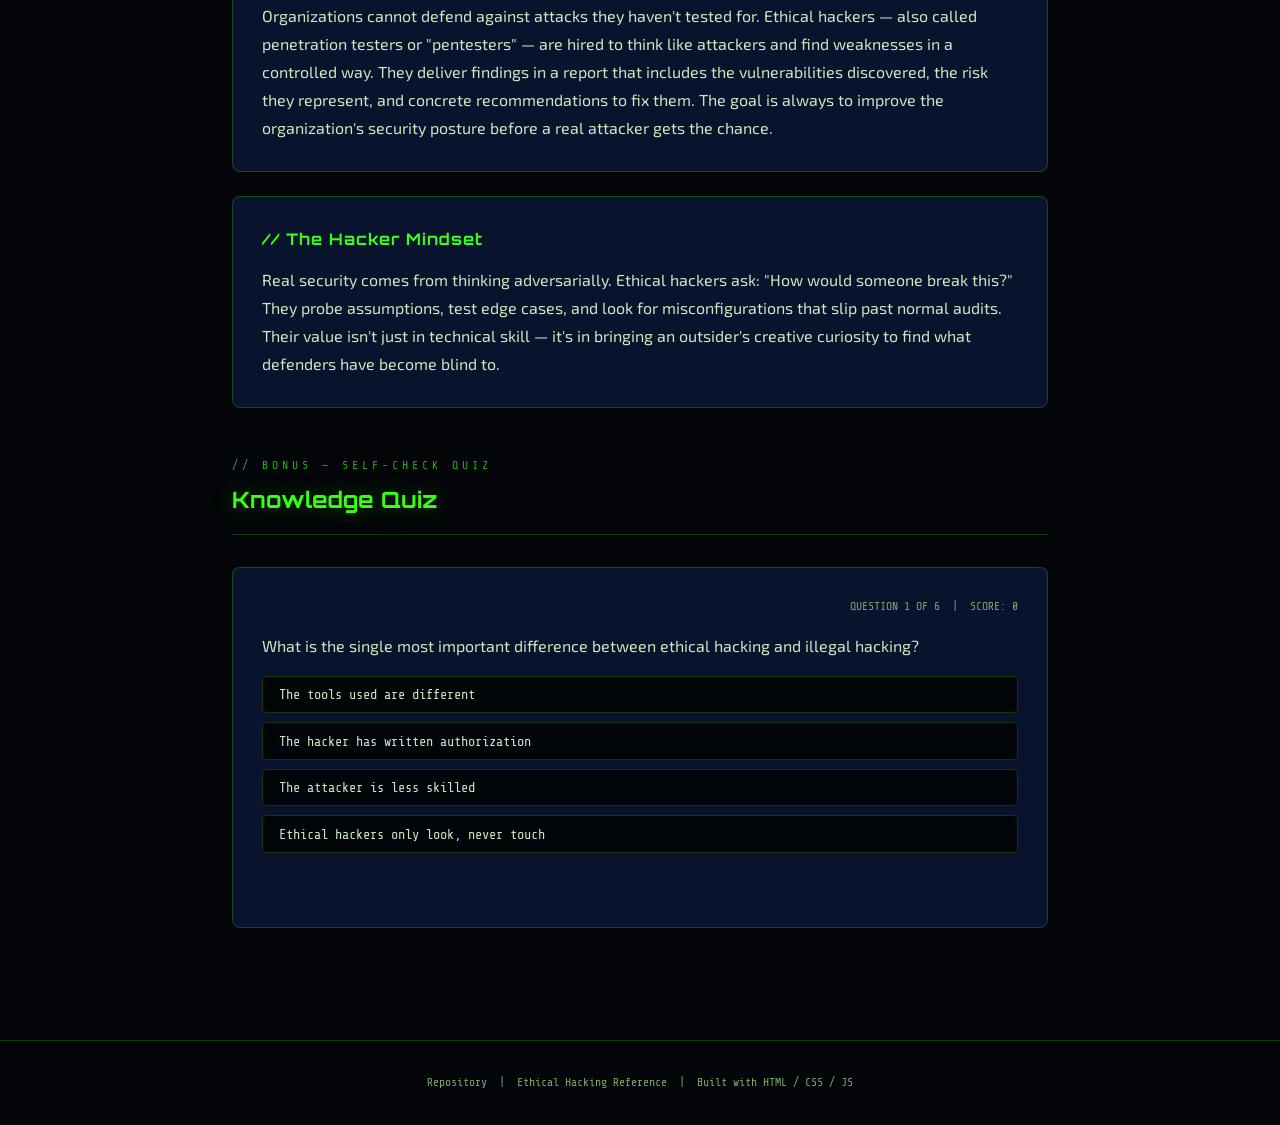
==== commit 6fa5a812: "Update index.html" ====
--- a/index.html
+++ b/index.html
@@ -11,7 +11,7 @@
 <nav>
   <a class="nav-brand" href="index.html">Repository</a>
   <ul class="nav-links">
-    <li><a href="index.html">home</a></li>
+    <li><a href="index.html">~/home</a></li>
     <li><a href="cli.html">01_CLI</a></li>
     <li><a href="ssh.html">02_SSH</a></li>
     <li><a href="nmap.html">03_Nmap</a></li>
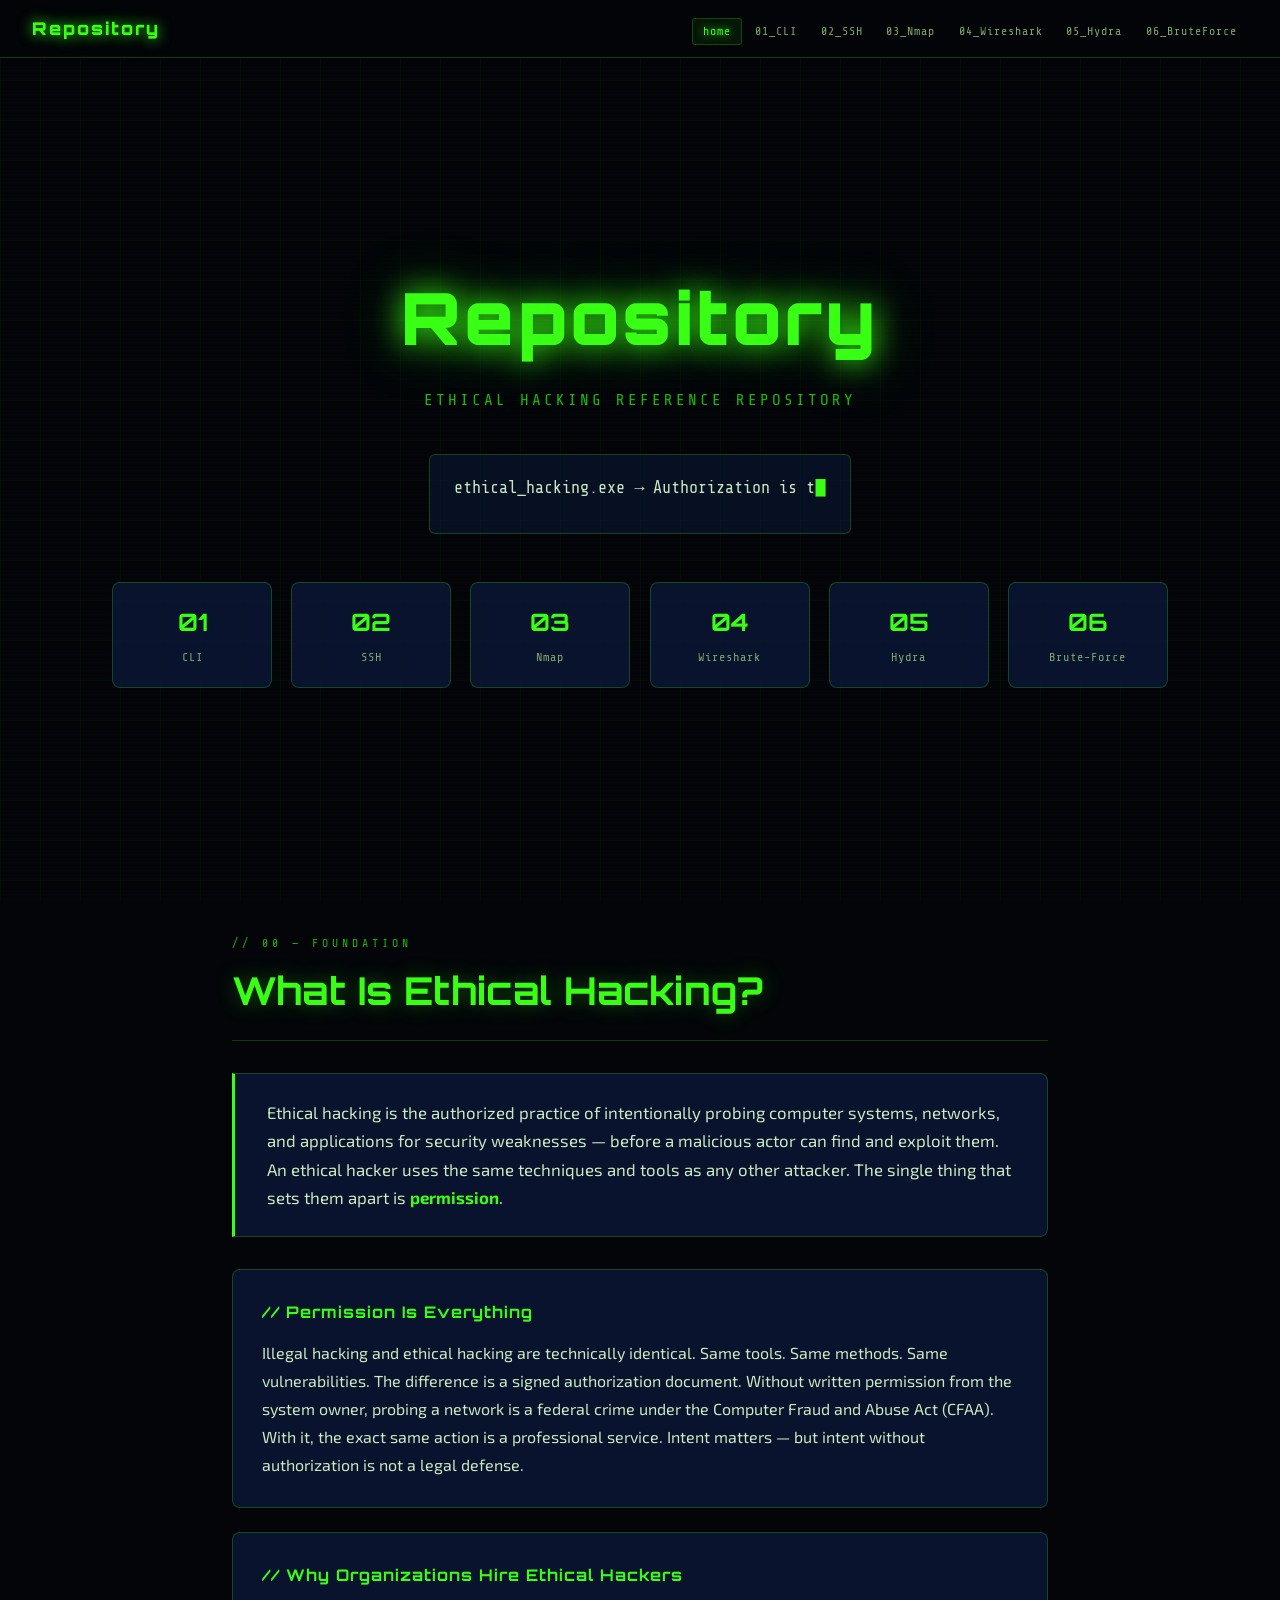
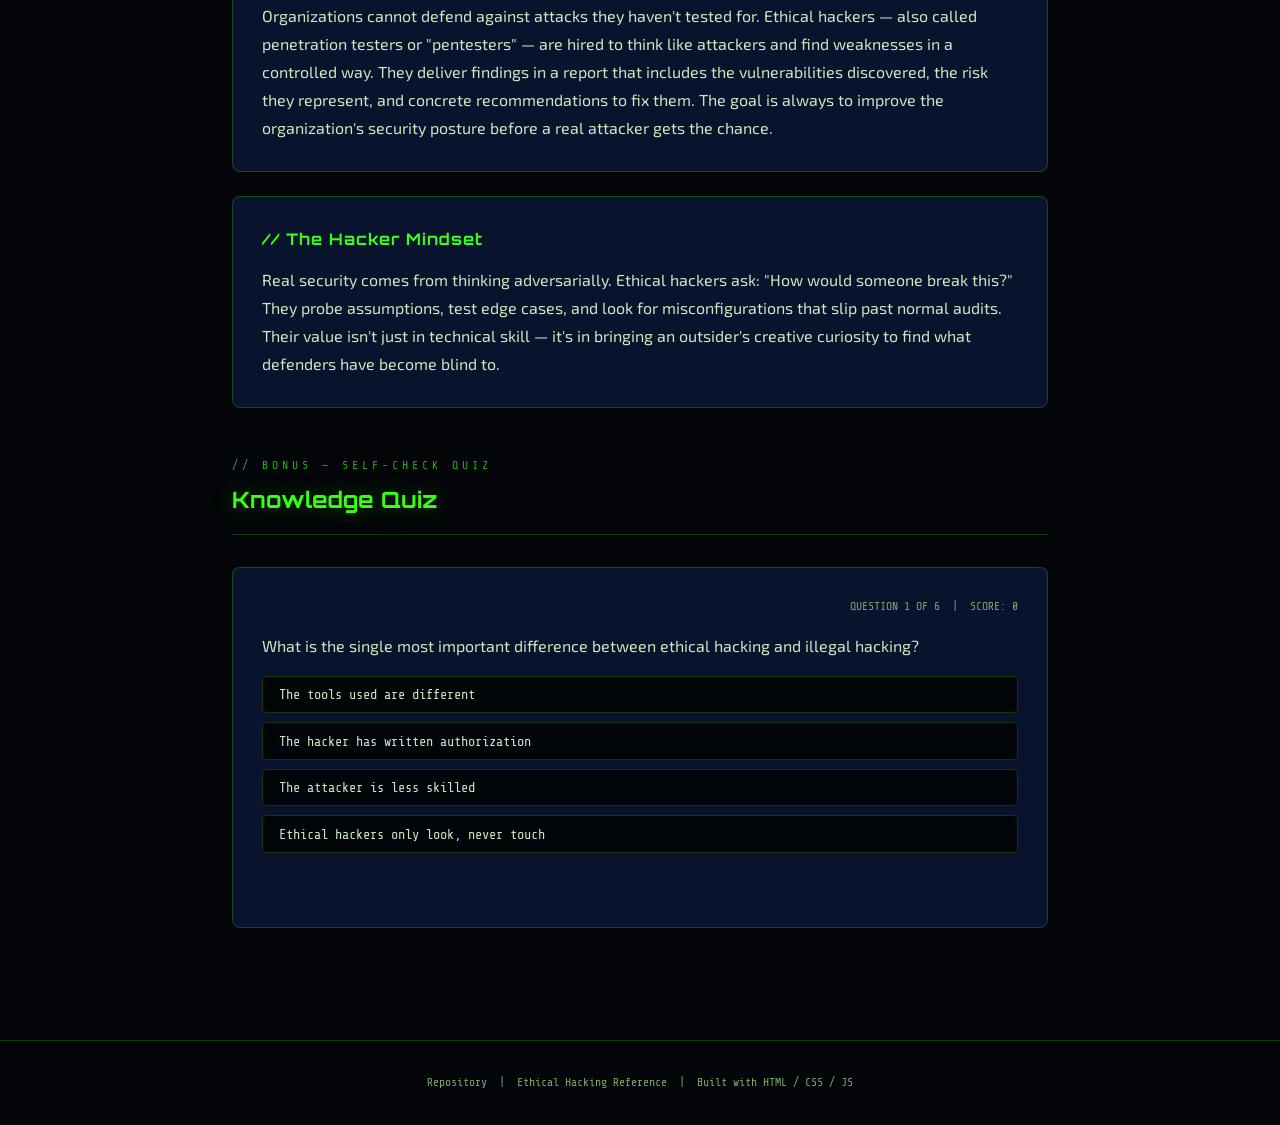
==== commit f546bc78: "Update index.html" ====
--- a/index.html
+++ b/index.html
@@ -11,7 +11,7 @@
 <nav>
   <a class="nav-brand" href="index.html">Repository</a>
   <ul class="nav-links">
-    <li><a href="index.html">~/home</a></li>
+    <li><a href="index.html">home</a></li>
     <li><a href="cli.html">01_CLI</a></li>
     <li><a href="ssh.html">02_SSH</a></li>
     <li><a href="nmap.html">03_Nmap</a></li>
